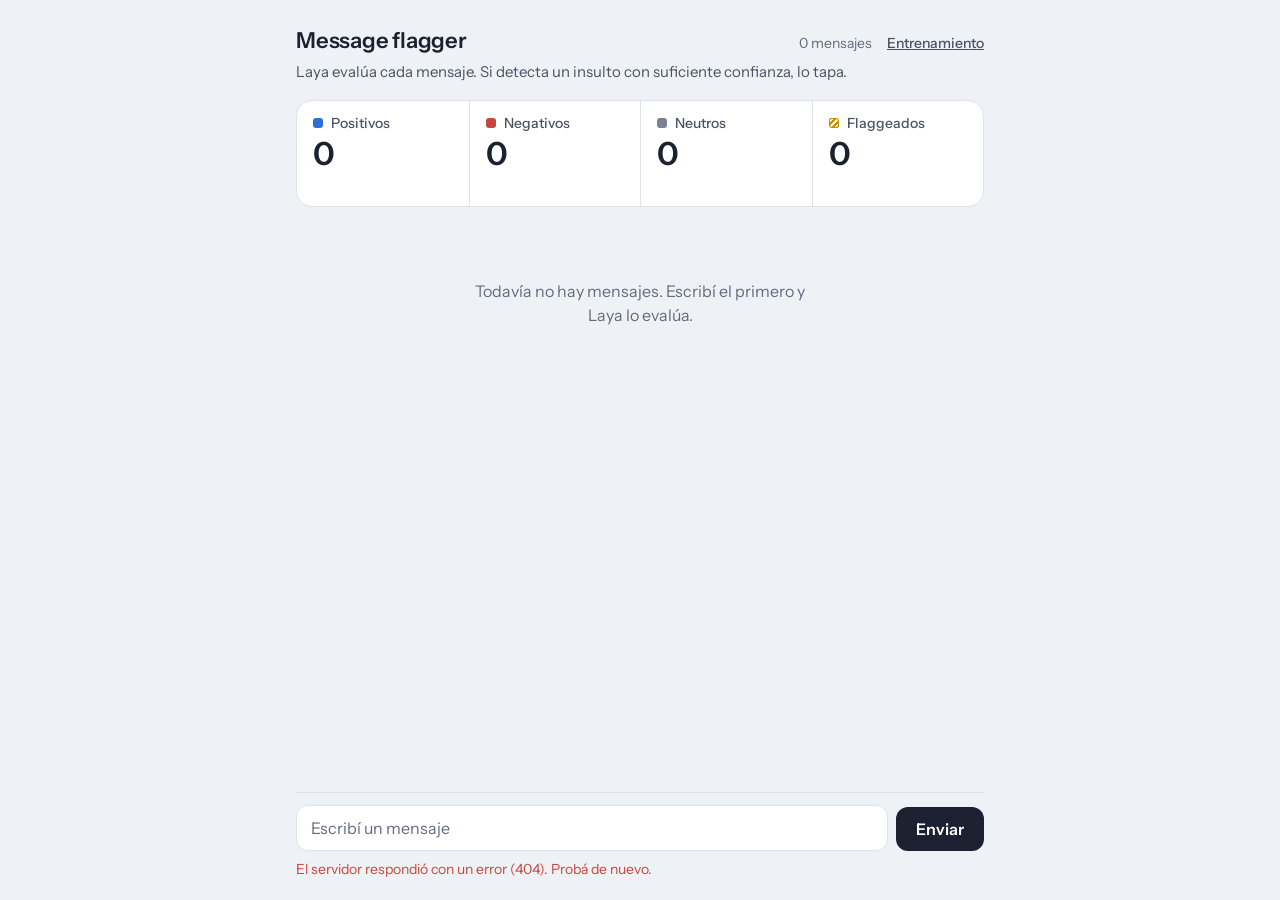
==== static/index.html @ 399925e5 "🎉 Initial Commit(laya-chat): add Laya chat moderation app with fine-tuning - Added a FastAPI app (`a" ====
<!doctype html>
<html lang="es">
<head>
  <meta charset="utf-8">
  <meta name="viewport" content="width=device-width, initial-scale=1">
  <title>Message flagger</title>
  <link rel="icon" href="data:image/svg+xml,%3Csvg xmlns='http://www.w3.org/2000/svg' viewBox='0 0 16 16'%3E%3Crect width='16' height='16' rx='4' fill='%23c29000'/%3E%3Cpath d='M-2 10 10-2M2 14 14 2M6 18 18 6' stroke='%231b2130' stroke-width='2.5'/%3E%3C/svg%3E">
  <link rel="preconnect" href="https://fonts.googleapis.com">
  <link rel="preconnect" href="https://fonts.gstatic.com" crossorigin>
  <link href="https://fonts.googleapis.com/css2?family=Instrument+Sans:wght@400;500;600&display=swap" rel="stylesheet">
  <link rel="stylesheet" href="styles.css">
</head>
<body>
  <div class="app">
    <header class="top">
      <div class="title-row">
        <h1>Message flagger</h1>
        <p class="total"><span id="stat-total">0 mensajes</span> <a href="training.html">Entrenamiento</a></p>
      </div>
      <p class="lede">Laya evalúa cada mensaje. Si detecta un insulto con suficiente confianza, lo tapa.</p>

      <section class="stats" aria-label="Estadísticas">
        <div class="stat" data-kind="positive">
          <span class="stat-label"><i class="swatch" aria-hidden="true"></i>Positivos</span>
          <span class="stat-value" id="stat-positive">0</span>
          <span class="stat-share" id="share-positive"></span>
        </div>
        <div class="stat" data-kind="negative">
          <span class="stat-label"><i class="swatch" aria-hidden="true"></i>Negativos</span>
          <span class="stat-value" id="stat-negative">0</span>
          <span class="stat-share" id="share-negative"></span>
        </div>
        <div class="stat" data-kind="neutral">
          <span class="stat-label"><i class="swatch" aria-hidden="true"></i>Neutros</span>
          <span class="stat-value" id="stat-neutral">0</span>
          <span class="stat-share" id="share-neutral"></span>
        </div>
        <div class="stat" data-kind="flagged">
          <span class="stat-label"><i class="swatch" aria-hidden="true"></i>Flaggeados</span>
          <span class="stat-value" id="stat-flagged">0</span>
          <span class="stat-share" id="share-flagged"></span>
        </div>
      </section>
    </header>

    <main class="thread" id="thread" aria-live="polite">
      <p class="empty" id="empty">Todavía no hay mensajes. Escribí el primero y Laya lo evalúa.</p>
      <ol class="messages" id="messages"></ol>
    </main>

    <form class="composer" id="composer">
      <label class="visually-hidden" for="text">Mensaje</label>
      <textarea id="text" name="text" rows="1" maxlength="1000" placeholder="Escribí un mensaje" autocomplete="off" required></textarea>
      <button type="submit" id="send">Enviar</button>
      <p class="composer-error" id="error" role="alert" hidden></p>
    </form>
  </div>

  <script src="app.js"></script>
</body>
</html>
---- static/styles.css ----
:root {
  color-scheme: light;
  --bg: #eef1f5;
  --panel: #ffffff;
  --ink: #1b2130;
  --ink-2: #4a5263;
  --ink-3: #636b7d;
  --line: #dde2ea;
  --pos: #2f6fdb;
  --neg: #c8463d;
  --neu: #7a8194;
  --flag: #c29000;
  --flag-ink: #7a5a00;
  --flag-wash: #fbf3dc;
  --radius: 16px;
  --font: "Instrument Sans", system-ui, -apple-system, "Segoe UI", sans-serif;
}

@media (prefers-color-scheme: dark) {
  :root:not([data-theme="light"]) {
    color-scheme: dark;
    --bg: #13161c;
    --panel: #1b1f27;
    --ink: #e8ebf1;
    --ink-2: #b4bac6;
    --ink-3: #8f96a5;
    --line: #2c323d;
    --pos: #5b8be6;
    --neg: #d9505f;
    --neu: #8b92a3;
    --flag: #a99400;
    --flag-ink: #dcc653;
    --flag-wash: #25231a;
  }
}

* { box-sizing: border-box; }

html, body { margin: 0; height: 100%; }

body {
  background: var(--bg);
  color: var(--ink);
  font-family: var(--font);
  font-size: 16px;
  line-height: 1.5;
}

.visually-hidden {
  position: absolute;
  width: 1px;
  height: 1px;
  overflow: hidden;
  clip-path: inset(50%);
  white-space: nowrap;
}

:focus-visible {
  outline: 2px solid var(--ink);
  outline-offset: 2px;
}

.app {
  display: flex;
  flex-direction: column;
  max-width: 720px;
  height: 100dvh;
  margin: 0 auto;
  padding: 0 16px;
}

/* Header and stats */

.top { padding: 24px 0 16px; }

.title-row {
  display: flex;
  align-items: baseline;
  justify-content: space-between;
  gap: 16px;
}

h1 {
  margin: 0;
  font-size: 22px;
  font-weight: 600;
  letter-spacing: -0.01em;
}

.total {
  margin: 0;
  color: var(--ink-3);
  font-size: 14px;
}

.lede {
  margin: 4px 0 16px;
  color: var(--ink-2);
  font-size: 15px;
}

.stats {
  display: grid;
  grid-template-columns: repeat(4, 1fr);
  background: var(--panel);
  border: 1px solid var(--line);
  border-radius: var(--radius);
}

.stat {
  display: flex;
  flex-direction: column;
  gap: 2px;
  padding: 12px 16px 14px;
}

.stat + .stat { border-left: 1px solid var(--line); }

.stat-label {
  display: flex;
  align-items: center;
  gap: 8px;
  color: var(--ink-2);
  font-size: 14px;
  font-weight: 500;
}

.swatch {
  width: 10px;
  height: 10px;
  border-radius: 3px;
  background: var(--swatch);
}

.stat[data-kind="positive"] { --swatch: var(--pos); }
.stat[data-kind="negative"] { --swatch: var(--neg); }
.stat[data-kind="neutral"] { --swatch: var(--neu); }
.stat[data-kind="flagged"] { --swatch: repeating-linear-gradient(135deg, var(--flag) 0 2px, transparent 2px 4px); }
.stat[data-kind="flagged"] .swatch { box-shadow: inset 0 0 0 1px var(--flag); }

.stat-value {
  font-size: 32px;
  font-weight: 600;
  line-height: 1.15;
}

.stat-share {
  min-height: 1.4em;
  color: var(--ink-3);
  font-size: 13px;
}

/* Thread */

.thread {
  flex: 1;
  overflow-y: auto;
  padding: 8px 0 16px;
}

.empty {
  margin: 48px auto 0;
  max-width: 32ch;
  color: var(--ink-3);
  text-align: center;
}

.messages {
  display: flex;
  flex-direction: column;
  gap: 16px;
  margin: 0;
  padding: 0;
  list-style: none;
}

.msg {
  display: flex;
  flex-direction: column;
  align-items: flex-end;
  gap: 6px;
}

.bubble {
  position: relative;
  max-width: min(520px, 88%);
  padding: 10px 14px;
  background: var(--panel);
  border: 1px solid var(--line);
  border-radius: var(--radius) var(--radius) 4px var(--radius);
}

.text {
  margin: 0;
  white-space: pre-wrap;
  overflow-wrap: anywhere;
}

.is-pending .text { color: var(--ink-3); }

/* Flagged messages: caution-tape edge, note, and the blurred text. */

.is-flagged .bubble {
  padding-left: 22px;
  background: var(--flag-wash);
  border-color: color-mix(in srgb, var(--flag) 45%, var(--line));
  overflow: hidden;
}

.is-flagged .bubble::before {
  content: "";
  position: absolute;
  inset: 0 auto 0 0;
  width: 8px;
  background: repeating-linear-gradient(135deg, var(--flag) 0 5px, transparent 5px 10px);
}

.flag-note {
  margin: 0 0 4px;
  color: var(--flag-ink);
  font-size: 13px;
  font-weight: 600;
}

.flag-hint {
  color: var(--ink-3);
  font-weight: 400;
}

.spoiler {
  cursor: pointer;
  filter: blur(6px);
  user-select: none;
  transition: filter 160ms ease;
}

@media (hover: hover) {
  .spoiler:hover { filter: none; user-select: text; }
}

.spoiler:focus-visible,
.spoiler.revealed {
  filter: none;
  user-select: text;
}

@media (prefers-reduced-motion: reduce) {
  .spoiler { transition: none; }
}

/* Laya's verdict under each bubble */

.meta {
  display: flex;
  flex-wrap: wrap;
  justify-content: flex-end;
  align-items: center;
  gap: 4px 12px;
  color: var(--ink-3);
  font-size: 13px;
}

.sentiment {
  display: inline-flex;
  align-items: center;
  gap: 6px;
  color: var(--ink-2);
  font-weight: 500;
}

.sentiment::before {
  content: "";
  width: 8px;
  height: 8px;
  border-radius: 50%;
  background: var(--dot, var(--neu));
}

.sentiment[data-sentiment="positive"] { --dot: var(--pos); }
.sentiment[data-sentiment="negative"] { --dot: var(--neg); }
.sentiment[data-sentiment="neutral"] { --dot: var(--neu); }

.model {
  padding: 0 6px;
  border: 1px solid var(--line);
  border-radius: 6px;
}

.labeler {
  display: flex;
  align-items: center;
  gap: 6px;
  color: var(--ink-3);
  font-size: 13px;
}

.label-btn {
  min-height: 28px;
  padding: 0 12px;
  color: var(--ink-2);
  background: transparent;
  border: 1px solid var(--line);
  border-radius: 999px;
  font-size: 13px;
  font-weight: 500;
}

.label-btn[aria-pressed="true"] {
  color: var(--panel);
  background: var(--ink);
  border-color: var(--ink);
}

.label-btn:disabled { cursor: progress; }

.total a {
  margin-left: 12px;
  color: var(--ink-2);
  font-weight: 500;
}

.pending-note {
  animation: breathe 1.2s ease-in-out infinite;
}

@keyframes breathe {
  50% { opacity: 0.45; }
}

@media (prefers-reduced-motion: reduce) {
  .pending-note { animation: none; }
}

/* Composer */

.composer {
  display: grid;
  grid-template-columns: 1fr auto;
  gap: 8px;
  padding: 12px 0 20px;
  border-top: 1px solid var(--line);
}

textarea {
  min-height: 44px;
  max-height: 160px;
  padding: 10px 14px;
  overflow-y: auto;
  resize: none;
  color: var(--ink);
  background: var(--panel);
  border: 1px solid var(--line);
  border-radius: 12px;
  font: inherit;
}

textarea::placeholder { color: var(--ink-3); }

button {
  align-self: end;
  min-height: 44px;
  padding: 0 20px;
  color: var(--panel);
  background: var(--ink);
  border: 0;
  border-radius: 12px;
  font: inherit;
  font-weight: 600;
  cursor: pointer;
}

button:disabled {
  opacity: 0.5;
  cursor: progress;
}

.composer-error {
  grid-column: 1 / -1;
  margin: 0;
  color: var(--neg);
  font-size: 14px;
}

@media (max-width: 560px) {
  .top { padding-top: 16px; }
  .stats { grid-template-columns: repeat(2, 1fr); }
  .stat:nth-child(3) { border-left: 0; }
  .stat:nth-child(n + 3) { border-top: 1px solid var(--line); }
  .stat-value { font-size: 28px; }
}

/* Training page */

.page {
  max-width: 720px;
  margin: 0 auto;
  padding: 0 16px 48px;
}

.panel {
  margin-bottom: 16px;
  padding: 16px 20px;
  background: var(--panel);
  border: 1px solid var(--line);
  border-radius: var(--radius);
}

h2 {
  margin: 0 0 8px;
  font-size: 16px;
  font-weight: 600;
}

.progress-count {
  margin: 0 0 8px;
  color: var(--ink-2);
}

.progress-count span:first-child {
  color: var(--ink);
  font-size: 28px;
  font-weight: 600;
}

.meter {
  height: 8px;
  overflow: hidden;
  background: color-mix(in srgb, var(--ink) 12%, var(--panel));
  border-radius: 4px;
}

.meter-fill {
  width: 0;
  height: 100%;
  background: var(--ink-2);
  border-radius: 4px;
  transition: width 200ms ease;
}

.counts {
  display: grid;
  grid-template-columns: repeat(4, 1fr);
  gap: 8px;
  margin: 16px 0 0;
}

.counts dt {
  color: var(--ink-3);
  font-size: 13px;
}

.counts dd {
  margin: 0;
  font-size: 22px;
  font-weight: 600;
}

.example-text {
  margin: 4px 0 8px;
  font-size: 20px;
  line-height: 1.4;
  white-space: pre-wrap;
  overflow-wrap: anywhere;
}

.example-meta {
  display: flex;
  flex-wrap: wrap;
  gap: 4px 12px;
  margin: 0 0 16px;
  color: var(--ink-3);
  font-size: 13px;
}

.review-actions {
  display: flex;
  flex-wrap: wrap;
  gap: 8px;
}

.review-btn.secondary {
  color: var(--ink-2);
  background: transparent;
  border: 1px solid var(--line);
}

kbd {
  margin-left: 6px;
  padding: 0 5px;
  border: 1px solid currentColor;
  border-radius: 4px;
  font: inherit;
  font-size: 12px;
  opacity: 0.7;
}

.criteria {
  margin: 0;
  padding-left: 18px;
  color: var(--ink-2);
}

.criteria li + li { margin-top: 6px; }

.muted {
  margin: 12px 0 4px;
  color: var(--ink-3);
  font-size: 14px;
}

pre {
  margin: 0;
  padding: 10px 12px;
  overflow-x: auto;
  background: var(--bg);
  border-radius: 8px;
}

code {
  font-family: ui-monospace, "Cascadia Code", Consolas, monospace;
  font-size: 14px;
}

.review .empty { margin: 8px 0 0; text-align: left; max-width: none; }

@media (max-width: 560px) {
  .counts { grid-template-columns: repeat(2, 1fr); }
}
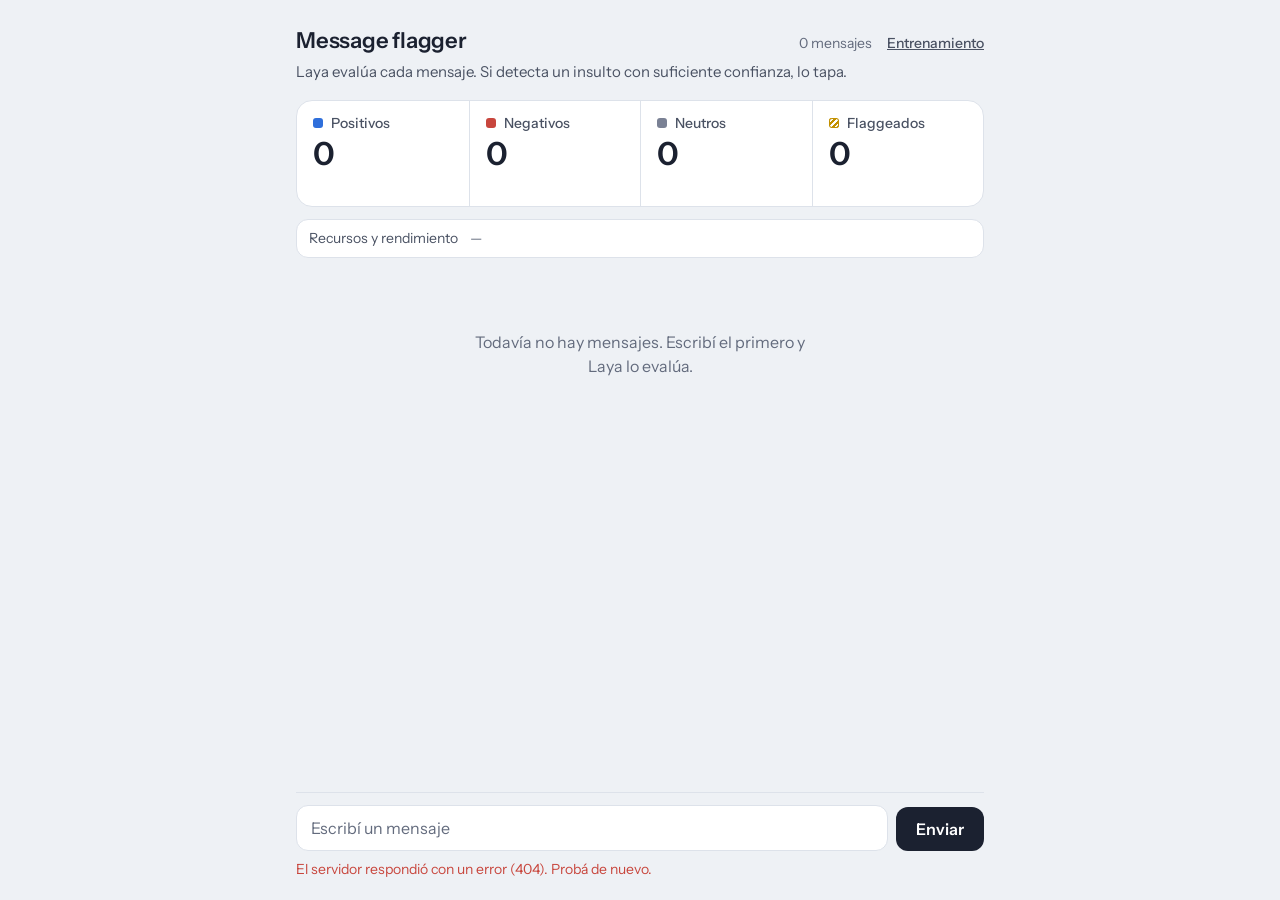
==== commit 3628a5e1: "Enhance metrics and dependencies for Laya chat moderation app - Added `nvidia-ml-py` and `psutil` as" ====
--- a/static/index.html
+++ b/static/index.html
@@ -41,6 +41,11 @@
           <span class="stat-share" id="share-flagged"></span>
         </div>
       </section>
+
+      <details class="metrics">
+        <summary><span>Recursos y rendimiento</span> <span class="metrics-summary" id="metrics-summary">—</span></summary>
+        <div class="metrics-body" id="metrics-body"><p class="muted">Cargando…</p></div>
+      </details>
     </header>
 
     <main class="thread" id="thread" aria-live="polite">
@@ -56,6 +61,8 @@
     </form>
   </div>
 
+  <script src="metrics.js"></script>
   <script src="app.js"></script>
+  <script>startMetrics(document.getElementById("metrics-body"), document.getElementById("metrics-summary"));</script>
 </body>
 </html>
--- a/static/styles.css
+++ b/static/styles.css
@@ -523,6 +523,66 @@
 
 .review .empty { margin: 8px 0 0; text-align: left; max-width: none; }
 
+.metrics-body h3 {
+  margin: 16px 0 6px;
+  color: var(--ink-2);
+  font-size: 14px;
+  font-weight: 600;
+}
+
+.metrics-body h3:first-child { margin-top: 0; }
+
+.metrics-body .counts { margin-top: 10px; }
+
+.metrics-body .counts dd { font-size: 18px; }
+
+.model-list {
+  margin: 0;
+  padding-left: 18px;
+  color: var(--ink-2);
+  font-size: 14px;
+}
+
+.usage-label {
+  margin: 0 0 4px;
+  color: var(--ink-2);
+  font-size: 14px;
+}
+
+.sparkline {
+  display: block;
+  width: 100%;
+  height: 32px;
+  margin-top: 12px;
+  color: var(--ink-2);
+}
+
+/* Chat page: collapsed strip under the stats; the open body scrolls so it cannot crowd out the thread. */
+.metrics {
+  margin-top: 12px;
+  padding: 8px 12px;
+  background: var(--panel);
+  border: 1px solid var(--line);
+  border-radius: 12px;
+  font-size: 14px;
+}
+
+.metrics summary {
+  display: flex;
+  flex-wrap: wrap;
+  gap: 2px 12px;
+  cursor: pointer;
+  color: var(--ink-2);
+}
+
+.metrics-summary { color: var(--ink-3); }
+
+.metrics .metrics-body {
+  max-height: 40dvh;
+  margin-top: 10px;
+  overflow-y: auto;
+}
+
 @media (max-width: 560px) {
   .counts { grid-template-columns: repeat(2, 1fr); }
 }
